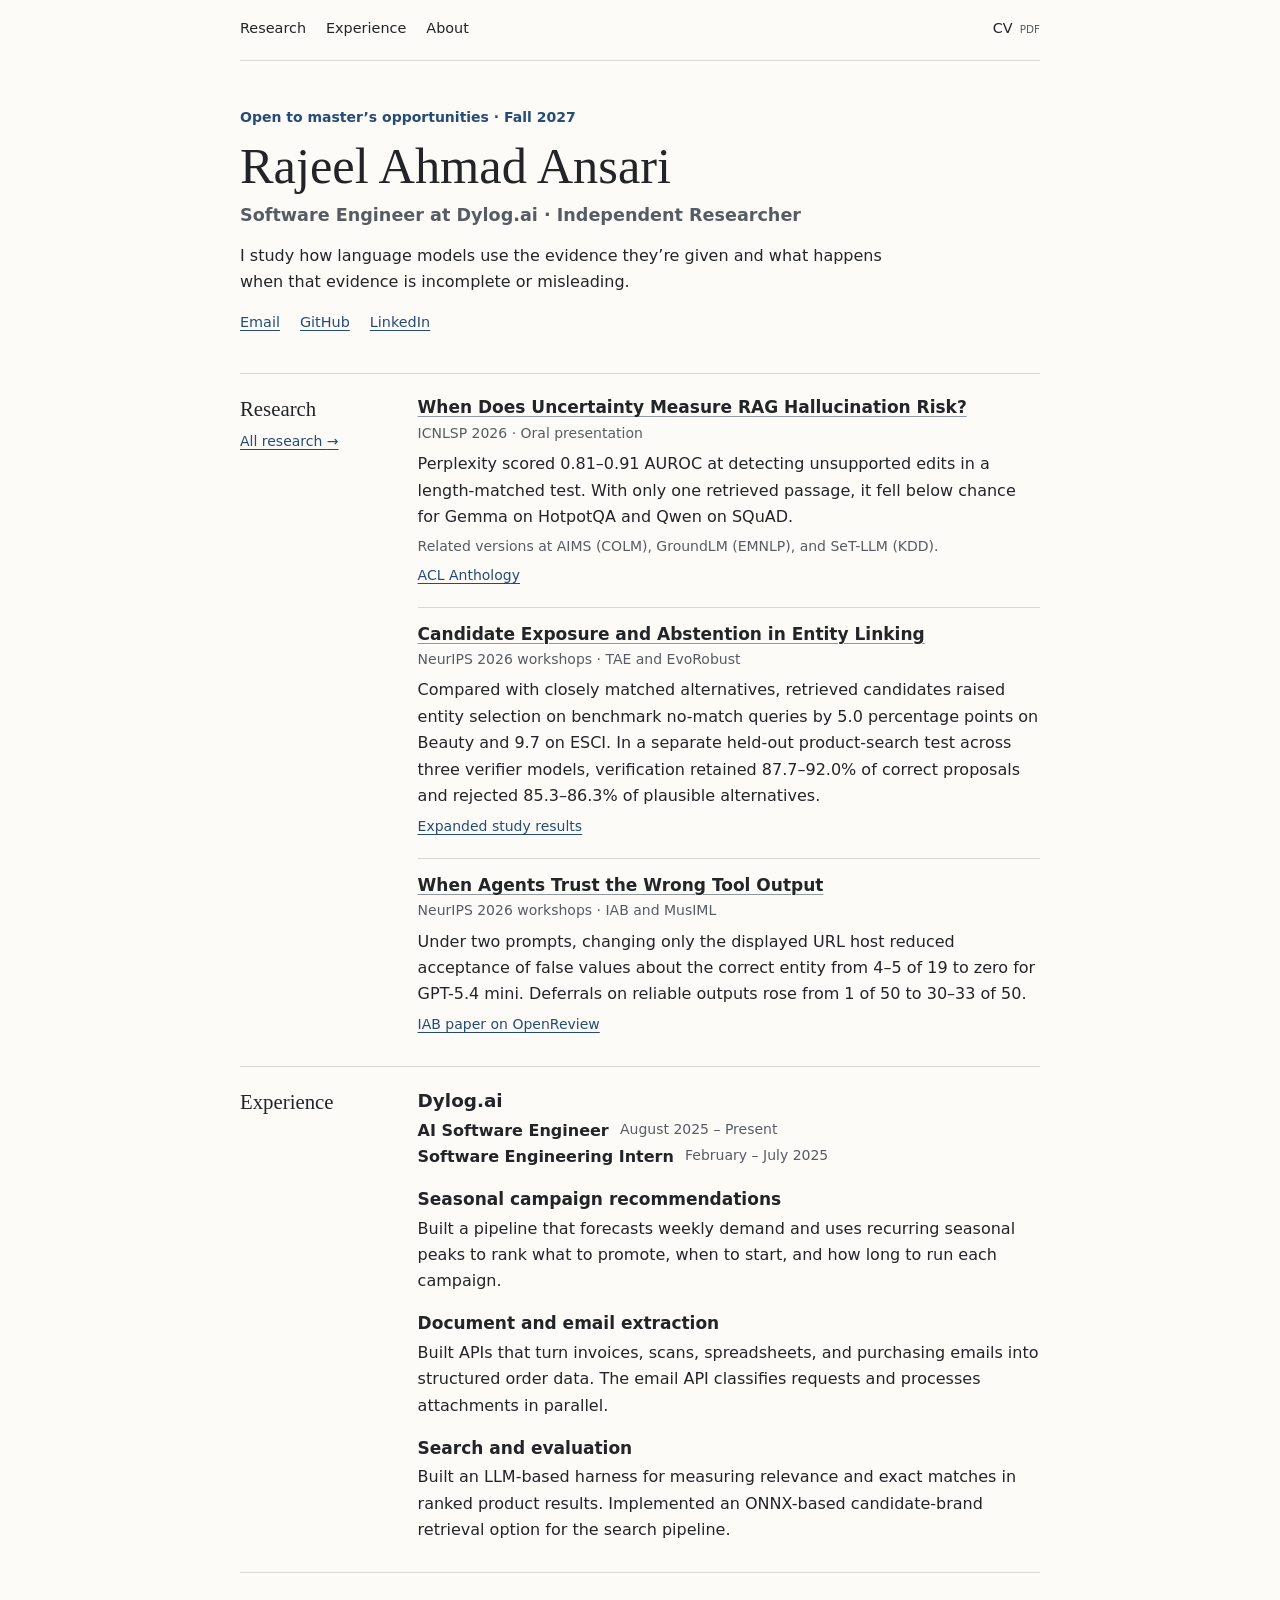
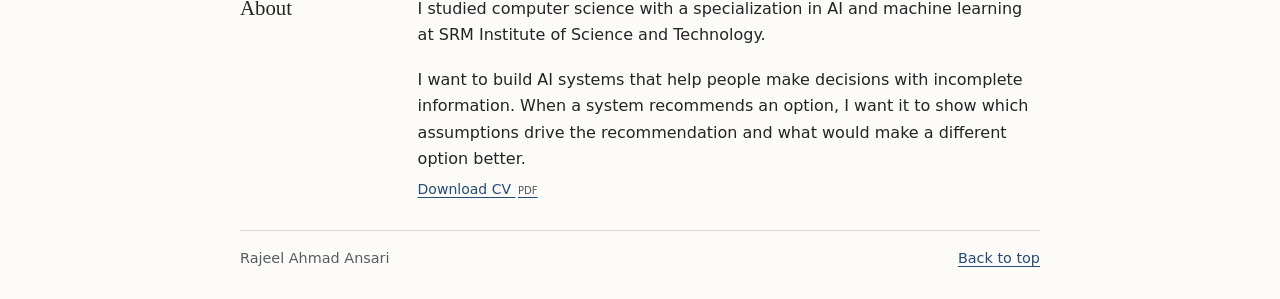
==== index.html @ 578f5406 "Add homepage role and Fall 2027 availability" ====
<!doctype html>
<html lang="en">
<head>
  <meta charset="utf-8">
  <meta name="viewport" content="width=device-width, initial-scale=1">
  <meta name="description" content="Rajeel Ahmad Ansari, software engineer at Dylog.ai. Research on retrieval, language-model evaluation, and tool use.">
  <meta name="theme-color" content="#fcfbf8">
  <title>Rajeel Ahmad Ansari</title>
  <link rel="stylesheet" href="site.css?v=profile-1">
  <meta property="og:type" content="website">
  <meta property="og:title" content="Rajeel Ahmad Ansari">
  <meta property="og:description" content="Software engineering and research in information retrieval, language-model reliability, and applied ML.">
  <meta property="og:url" content="https://rajeeell.github.io/">
  <meta property="og:image" content="https://rajeeell.github.io/portfolio-share.png">
  <meta property="og:image:type" content="image/png">
  <meta property="og:image:width" content="1200">
  <meta property="og:image:height" content="630">
  <meta property="og:image:alt" content="Rajeel Ahmad Ansari, Software Engineer and AI Researcher. Information retrieval, LLM reliability, and applied machine learning.">
  <meta name="twitter:card" content="summary_large_image">
</head>
<body>
  <a class="skip" href="#main">Skip to content</a>
  <header class="site-head home-head" id="top">
    <div class="wrap head-inner">
      <nav class="nav" aria-label="Main navigation">
        <a href="research/">Research</a>
        <a href="#experience">Experience</a>
        <a href="#about">About</a>
        <a href="cv.pdf" class="cv-nav">CV <span class="file-type">PDF</span></a>
      </nav>
    </div>
  </header>

  <main id="main" class="wrap">
    <section class="profile" aria-labelledby="name">
      <p class="profile-status">Open to master’s opportunities · Fall 2027</p>
      <h1 id="name">Rajeel Ahmad Ansari</h1>
      <p class="profile-role">Software Engineer at Dylog.ai · Independent Researcher</p>
      <p class="intro">I study how language models use the evidence they’re given and what happens when that evidence is incomplete or misleading.</p>
      <ul class="profile-links links" aria-label="Contact and profiles">
        <li><a href="mailto:rajeelansari@gmail.com">Email</a></li>
        <li><a href="https://github.com/rajeeell">GitHub</a></li>
        <li><a href="https://www.linkedin.com/in/rajeel-ansari/">LinkedIn</a></li>
      </ul>
    </section>

    <section id="research" class="band" aria-labelledby="research-title">
      <div class="band-heading">
        <h2 id="research-title">Research</h2>
        <a class="source-link" href="research/">All research <span aria-hidden="true">→</span></a>
      </div>
      <div class="entries">
        <article class="study">
          <h3><a href="research/rag-uncertainty/index.html">When Does Uncertainty Measure RAG Hallucination Risk?</a></h3>
          <p class="meta">ICNLSP 2026 · Oral presentation</p>
          <p>Perplexity scored 0.81–0.91 AUROC at detecting unsupported edits in a length-matched test. With only one retrieved passage, it fell below chance for Gemma on HotpotQA and Qwen on SQuAD.</p>
          <p class="related">Related versions at AIMS (COLM), GroundLM (EMNLP), and SeT-LLM (KDD).</p>
          <a class="source-link" href="https://aclanthology.org/2026.icnlsp-1.6/">ACL Anthology</a>
        </article>
        <article class="study">
          <h3><a href="research/candidate-exposure/index.html">Candidate Exposure and Abstention in Entity Linking</a></h3>
          <p class="meta">NeurIPS 2026 workshops · TAE and EvoRobust</p>
          <p>Compared with closely matched alternatives, retrieved candidates raised entity selection on benchmark no-match queries by 5.0 percentage points on Beauty and 9.7 on ESCI. In a separate held-out product-search test across three verifier models, verification retained 87.7–92.0% of correct proposals and rejected 85.3–86.3% of plausible alternatives.</p>
          <a class="source-link" href="research/candidate-exposure/#expanded-study">Expanded study results</a>
        </article>
        <article class="study">
          <h3><a href="research/tool-output-trust/index.html">When Agents Trust the Wrong Tool Output</a></h3>
          <p class="meta">NeurIPS 2026 workshops · IAB and MusIML</p>
          <p>Under two prompts, changing only the displayed URL host reduced acceptance of false values about the correct entity from 4–5 of 19 to zero for GPT-5.4 mini. Deferrals on reliable outputs rose from 1 of 50 to 30–33 of 50.</p>
          <a class="source-link" href="https://openreview.net/forum?id=Noe4aYx9A2">IAB paper on OpenReview</a>
        </article>
      </div>
    </section>

    <section id="experience" class="band" aria-labelledby="experience-title">
      <h2 id="experience-title">Experience</h2>
      <div class="entries">
        <h3 class="company">Dylog.ai</h3>
        <dl class="roles">
          <div><dt>AI Software Engineer</dt><dd>August 2025 – Present</dd></div>
          <div><dt>Software Engineering Intern</dt><dd>February – July 2025</dd></div>
        </dl>
        <article class="work-row">
          <h3>Seasonal campaign recommendations</h3>
          <p>Built a pipeline that forecasts weekly demand and uses recurring seasonal peaks to rank what to promote, when to start, and how long to run each campaign.</p>
        </article>
        <article class="work-row">
          <h3>Document and email extraction</h3>
          <p>Built APIs that turn invoices, scans, spreadsheets, and purchasing emails into structured order data. The email API classifies requests and processes attachments in parallel.</p>
        </article>
        <article class="work-row">
          <h3>Search and evaluation</h3>
          <p>Built an LLM-based harness for measuring relevance and exact matches in ranked product results. Implemented an ONNX-based candidate-brand retrieval option for the search pipeline.</p>
        </article>
      </div>
    </section>

    <section id="about" class="band" aria-labelledby="about-title">
      <h2 id="about-title">About</h2>
      <div class="entries">
        <p>I studied computer science with a specialization in AI and machine learning at SRM Institute of Science and Technology.</p>
        <p>I want to build AI systems that help people make decisions with incomplete information. When a system recommends an option, I want it to show which assumptions drive the recommendation and what would make a different option better.</p>
        <a class="source-link" href="cv.pdf">Download CV <span class="file-type">PDF</span></a>
      </div>
    </section>
  </main>

  <footer class="site-foot">
    <div class="wrap foot-inner"><span>Rajeel Ahmad Ansari</span><a href="#top">Back to top</a></div>
  </footer>
</body>
</html>
---- site.css ----
:root {
  color-scheme: light;
  --paper: #fcfbf8;
  --ink: #222427;
  --muted: #575c63;
  --link: #254b76;
  --rule: #d8d8d1;
  --chart-track: #e5e8ec;
  --display: "Baskervville", Georgia, serif;
  --text: "Source Sans 3", "Segoe UI", system-ui, sans-serif;
}

*, *::before, *::after { box-sizing: border-box; }
body {
  margin: 0;
  background: var(--paper);
  color: var(--ink);
  font: 1rem/1.65 var(--text);
}

h1, h2, h3, p, figure, dl, dd { margin: 0; }
h1, h2, h3 { line-height: 1.2; }
h1, h2 { font-family: var(--display); font-weight: 400; }
h3 { font-size: 1.0625rem; font-weight: 650; }
p + p { margin-top: .75rem; }
strong { font-weight: 650; }

a {
  color: var(--link);
  text-underline-offset: .2em;
  text-decoration-thickness: 1px;
}
a:hover { text-decoration-thickness: 2px; }
a:focus-visible { outline: 2px solid var(--link); outline-offset: 4px; }
[id] { scroll-margin-top: 1.25rem; }

.wrap {
  width: calc(100% - 3rem);
  max-width: 50rem;
  margin-inline: auto;
}

.skip {
  position: fixed;
  z-index: 1;
  top: .75rem;
  left: .75rem;
  padding: .5rem .75rem;
  background: var(--paper);
  transform: translateY(-200%);
}
.skip:focus { transform: none; }

.head-inner, .foot-inner {
  display: flex;
  align-items: baseline;
  justify-content: space-between;
  gap: .65rem 2rem;
  flex-wrap: wrap;
}
.head-inner {
  min-height: 3.8rem;
  padding-block: 1.05rem .9rem;
  border-bottom: 1px solid var(--rule);
}

.nav, .links, .about-links, .paper-actions, .article-end {
  display: flex;
  flex-wrap: wrap;
  gap: .35rem 1.25rem;
}
.nav, .wordmark, .site-foot, .links, .about-links { font-size: .9rem; }
.nav a, .wordmark {
  color: var(--ink);
  text-decoration: none;
}
.nav a:hover, .nav a[aria-current], .wordmark:hover { text-decoration: underline; }
.home-head .nav { flex: 1; }
.home-head .cv-nav { margin-left: auto; }
.wordmark { font-weight: 650; }
.file-type { margin-left: .25em; color: var(--muted); font-size: .72em; }

.profile { padding-block: 2.8rem 2.4rem; }
.profile-status { margin-bottom: .45rem; color: var(--link); font-size: .875rem; font-weight: 600; }
.profile h1 { font-size: clamp(2.1rem, 6vw, 3.15rem); }
.profile-role { margin-top: .3rem; color: var(--muted); font-size: 1.1rem; font-weight: 600; }
.intro { max-width: 41rem; margin-top: .8rem; }
.profile-links {
  list-style: none;
  margin: .95rem 0 0;
  padding: 0;
}

.band {
  display: grid;
  grid-template-columns: 9.75rem minmax(0, 1fr);
  gap: .75rem 1.35rem;
  padding-block: 1.45rem 1.75rem;
  border-top: 1px solid var(--rule);
}
.band > h2, .band-heading h2 { font-size: 1.3rem; }
.band-heading .source-link { margin-top: .5rem; }
.entries > * + * { margin-top: 1.15rem; }
.study + .study {
  padding-top: 1rem;
  border-top: 1px solid var(--rule);
}

.study h3 a, .publication h3 a {
  color: var(--ink);
  text-decoration-color: #8f989e;
}
.study h3 a:hover, .publication h3 a:hover { color: var(--link); }
.study h3 + .meta, .publication h3 + .meta { margin-top: .25rem; }
.meta, .related, .credit, figcaption { color: var(--muted); }
.meta, .related, .source-link, .roles dd, .credit, figcaption { font-size: .875rem; }
.study .meta + p, .publication .meta + p, .work-row h3 + p { margin-top: .4rem; }
.study p + .related { margin-top: .3rem; }
.source-link { display: inline-block; margin-top: .35rem; }

.company { font-size: 1.15rem; }
.roles { margin-top: .35rem; }
.roles div { display: flex; flex-wrap: wrap; gap: 0 .7rem; }
.roles dt { font-weight: 600; }
.roles dd { color: var(--muted); }

.foot-inner {
  padding-block: .95rem 1.8rem;
  color: var(--muted);
  border-top: 1px solid var(--rule);
}

.article-top {
  padding-block: 1.85rem 1.55rem;
  border-bottom: 1px solid var(--rule);
}
.crumb { font-size: .875rem; }
.article-top h1 { margin-top: .75rem; font-size: clamp(1.95rem, 5.2vw, 2.9rem); }
.standfirst { max-width: 42rem; margin-top: .65rem; }
.credit, .paper-actions { margin-top: .6rem; }

.article-body {
  display: grid;
  grid-template-columns: minmax(0, 1.4fr) minmax(0, 1fr);
  gap: 1.5rem 2.5rem;
  padding-block: 1.65rem;
}
.prose h2, .folio h2 { font-size: 1.35rem; }
.prose h2 + p { margin-top: .5rem; }
.prose section + section { margin-top: 1.5rem; }
.article-aside { min-width: 0; }
.article-aside > * + * { margin-top: 1.05rem; }
.article-aside > .publication { padding-top: .85rem; border-top: 1px solid var(--rule); }
.article-aside .publication p { color: var(--muted); font-size: .9rem; margin-top: .25rem; }
.quiet-link { font-size: .875rem; }

.eyebrow { margin-bottom: .15rem; color: var(--muted); font-size: .85rem; }
.folio figcaption { margin-top: .6rem; }
.chart { margin-top: .7rem; }
.chart-row {
  display: grid;
  grid-template-columns: 1fr auto;
  gap: .2rem .5rem;
  font-size: .875rem;
}
.chart-row + .chart-row { margin-top: .6rem; }
.chart-axis { display: flex; justify-content: space-between; margin-top: .15rem; color: var(--muted); font-size: .72rem; }
.test-value, .figure-table { font-variant-numeric: tabular-nums; }
.track { grid-column: 1 / -1; height: .3rem; position: relative; background: var(--chart-track); }
.track::after { position: absolute; content: ""; inset: 0 auto 0 50%; border-left: 1px solid var(--muted); }
.bar { display: block; width: var(--value); height: 100%; background: var(--link); }

.figure-table {
  width: 100%;
  margin-top: .5rem;
  border-collapse: collapse;
  font-size: .85rem;
}
.figure-table th, .figure-table td { padding: .4rem .4rem .4rem 0; text-align: left; vertical-align: top; border-bottom: 1px solid var(--rule); }
.figure-table th:last-child, .figure-table td:last-child { padding-right: 0; }
.figure-table td:not(:first-child) { white-space: nowrap; }

.article-end {
  justify-content: space-between;
  padding-block: .9rem;
  border-top: 1px solid var(--rule);
  font-size: .875rem;
}

.research-index { padding-bottom: 2.3rem; }
.research-index .article-top h1 { margin-top: 0; }
.research-item {
  display: grid;
  grid-template-columns: clamp(10rem, 28%, 13.5rem) minmax(0, 1fr);
  grid-template-areas: "figure details";
  align-items: start;
  gap: 1rem clamp(1.25rem, 4vw, 2rem);
  padding-block: 1.75rem;
}
.research-item + .research-item { border-top: 1px solid var(--rule); }
.research-details { grid-area: details; }
.research-item h2 { max-width: 40rem; font-size: clamp(1.4rem, 3.4vw, 1.85rem); }
.research-item h2 a { color: var(--ink); text-decoration-color: #8f989e; }
.research-item h2 a:hover { color: var(--link); }
.research-item .credit { margin-top: .45rem; }
.research-item .credit + .credit { margin-top: .15rem; }
.research-authors { color: var(--ink); font-weight: 650; }
.research-venue { color: var(--link); font-weight: 600; }
.research-item .standfirst { margin-top: .65rem; }
.research-item .paper-actions { font-size: .875rem; }
.research-figure { grid-area: figure; width: 100%; max-width: 13.5rem; }
.research-figure a {
  display: block;
  aspect-ratio: 3 / 2;
  padding: .35rem;
  border: 1px solid var(--rule);
  background: #fff;
  cursor: zoom-in;
}
.research-figure img { display: block; width: 100%; height: 100%; object-fit: contain; }
.research-figure figcaption { margin-top: .4rem; line-height: 1.4; }

@media (max-width: 42rem) {
  .article-body { grid-template-columns: minmax(0, 1fr); }
  .article-aside { padding-top: 1.15rem; border-top: 1px solid var(--rule); }
}
@media (max-width: 36rem) {
  .wrap { width: calc(100% - 2rem); }
  .nav { gap: .35rem .95rem; }
  .profile { padding-block: 1.85rem 1.5rem; }
  .band { grid-template-columns: minmax(0, 1fr); padding-block: 1.15rem 1.4rem; }
  .band-heading { display: flex; align-items: baseline; justify-content: space-between; gap: .5rem; }
  .band-heading .source-link { margin-top: 0; }
  .research-item { grid-template-columns: minmax(0, 1fr); grid-template-areas: "details" "figure"; }
}
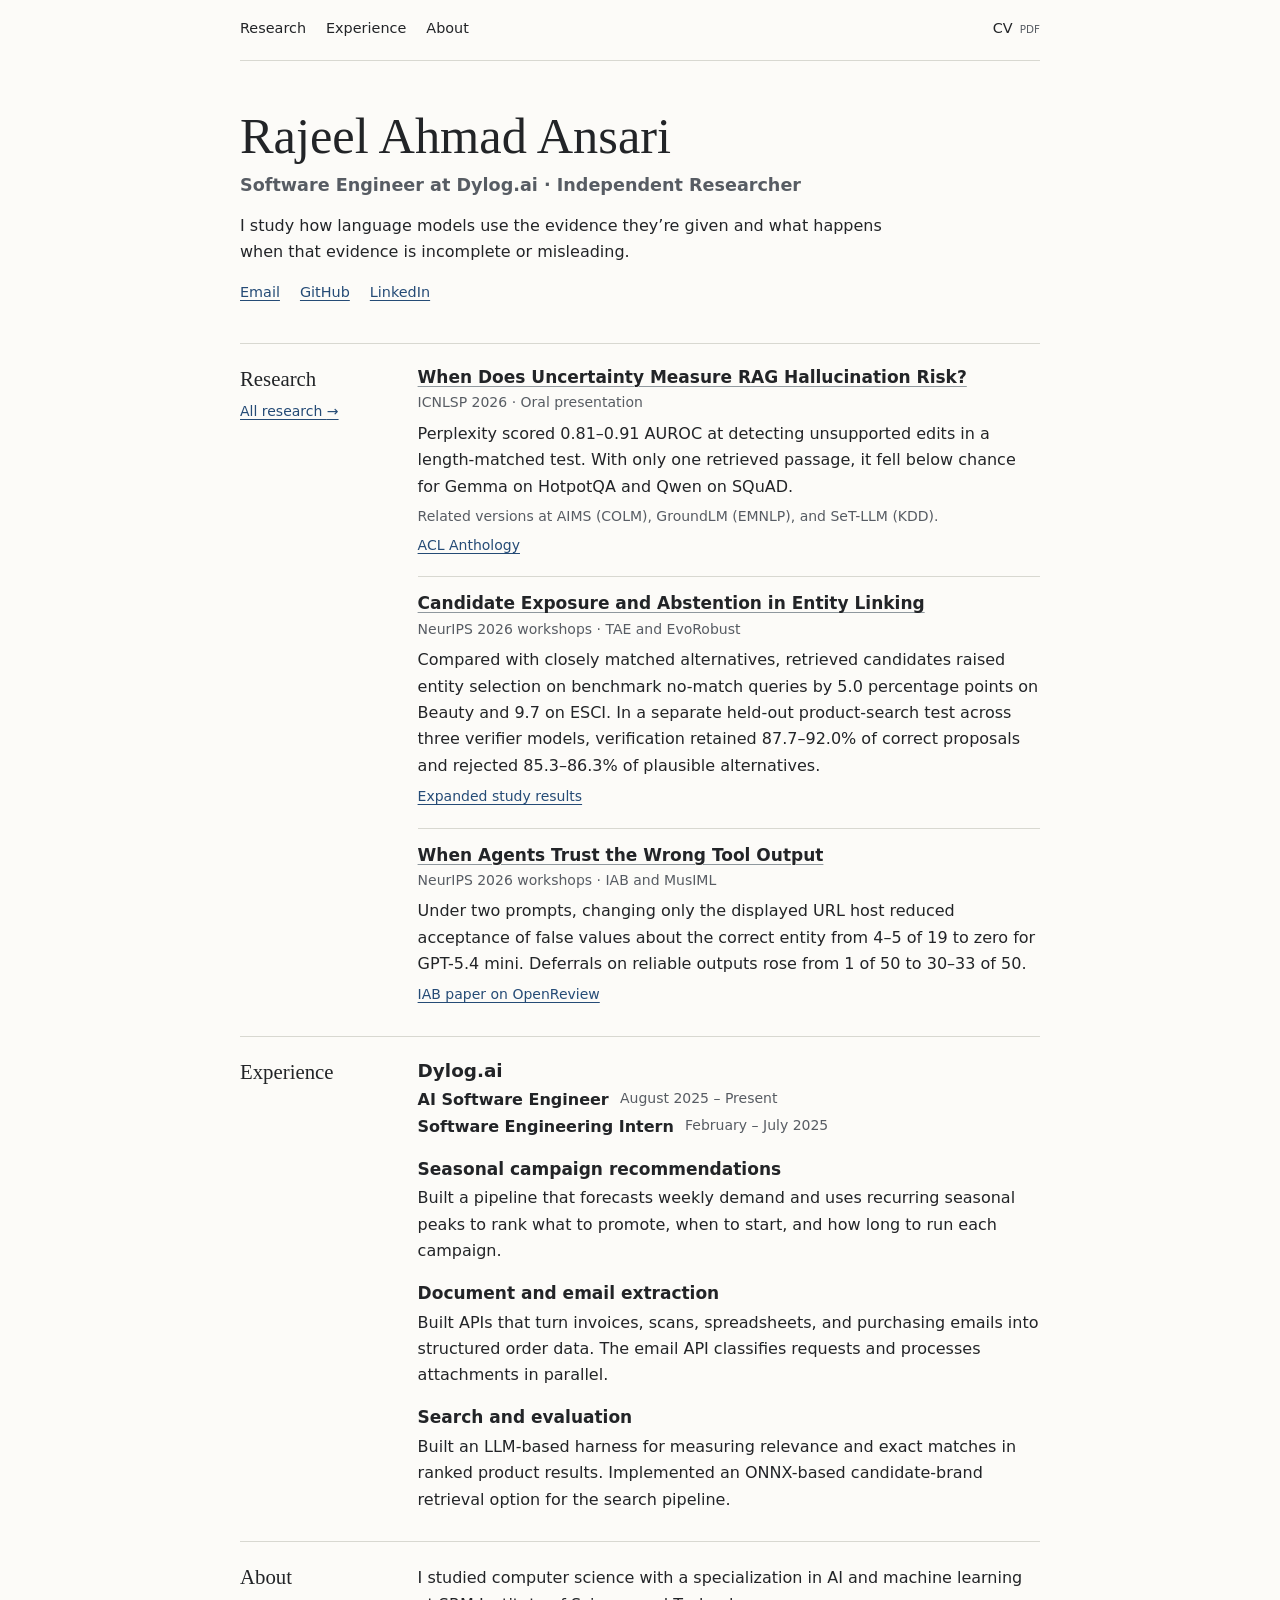
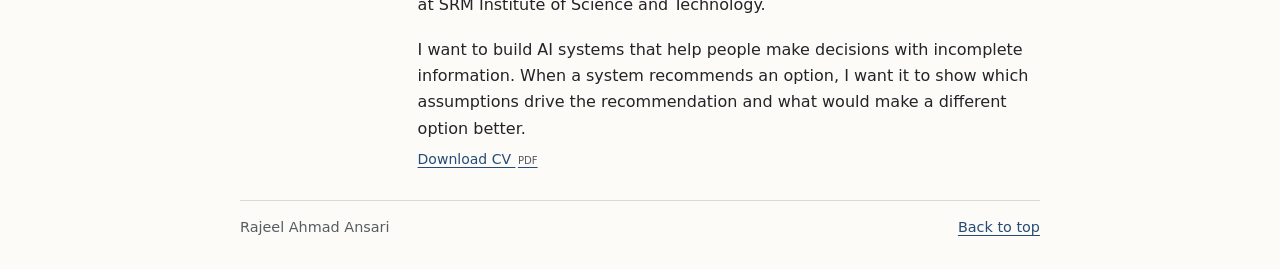
==== commit 051d666a: "Remove graduate availability line from homepage" ====
--- a/index.html
+++ b/index.html
@@ -6,7 +6,7 @@
   <meta name="description" content="Rajeel Ahmad Ansari, software engineer at Dylog.ai. Research on retrieval, language-model evaluation, and tool use.">
   <meta name="theme-color" content="#fcfbf8">
   <title>Rajeel Ahmad Ansari</title>
-  <link rel="stylesheet" href="site.css?v=profile-1">
+  <link rel="stylesheet" href="site.css?v=profile-2">
   <meta property="og:type" content="website">
   <meta property="og:title" content="Rajeel Ahmad Ansari">
   <meta property="og:description" content="Software engineering and research in information retrieval, language-model reliability, and applied ML.">
@@ -33,7 +33,6 @@
 
   <main id="main" class="wrap">
     <section class="profile" aria-labelledby="name">
-      <p class="profile-status">Open to master’s opportunities · Fall 2027</p>
       <h1 id="name">Rajeel Ahmad Ansari</h1>
       <p class="profile-role">Software Engineer at Dylog.ai · Independent Researcher</p>
       <p class="intro">I study how language models use the evidence they’re given and what happens when that evidence is incomplete or misleading.</p>
--- a/site.css
+++ b/site.css
@@ -81,7 +81,6 @@
 .file-type { margin-left: .25em; color: var(--muted); font-size: .72em; }
 
 .profile { padding-block: 2.8rem 2.4rem; }
-.profile-status { margin-bottom: .45rem; color: var(--link); font-size: .875rem; font-weight: 600; }
 .profile h1 { font-size: clamp(2.1rem, 6vw, 3.15rem); }
 .profile-role { margin-top: .3rem; color: var(--muted); font-size: 1.1rem; font-weight: 600; }
 .intro { max-width: 41rem; margin-top: .8rem; }
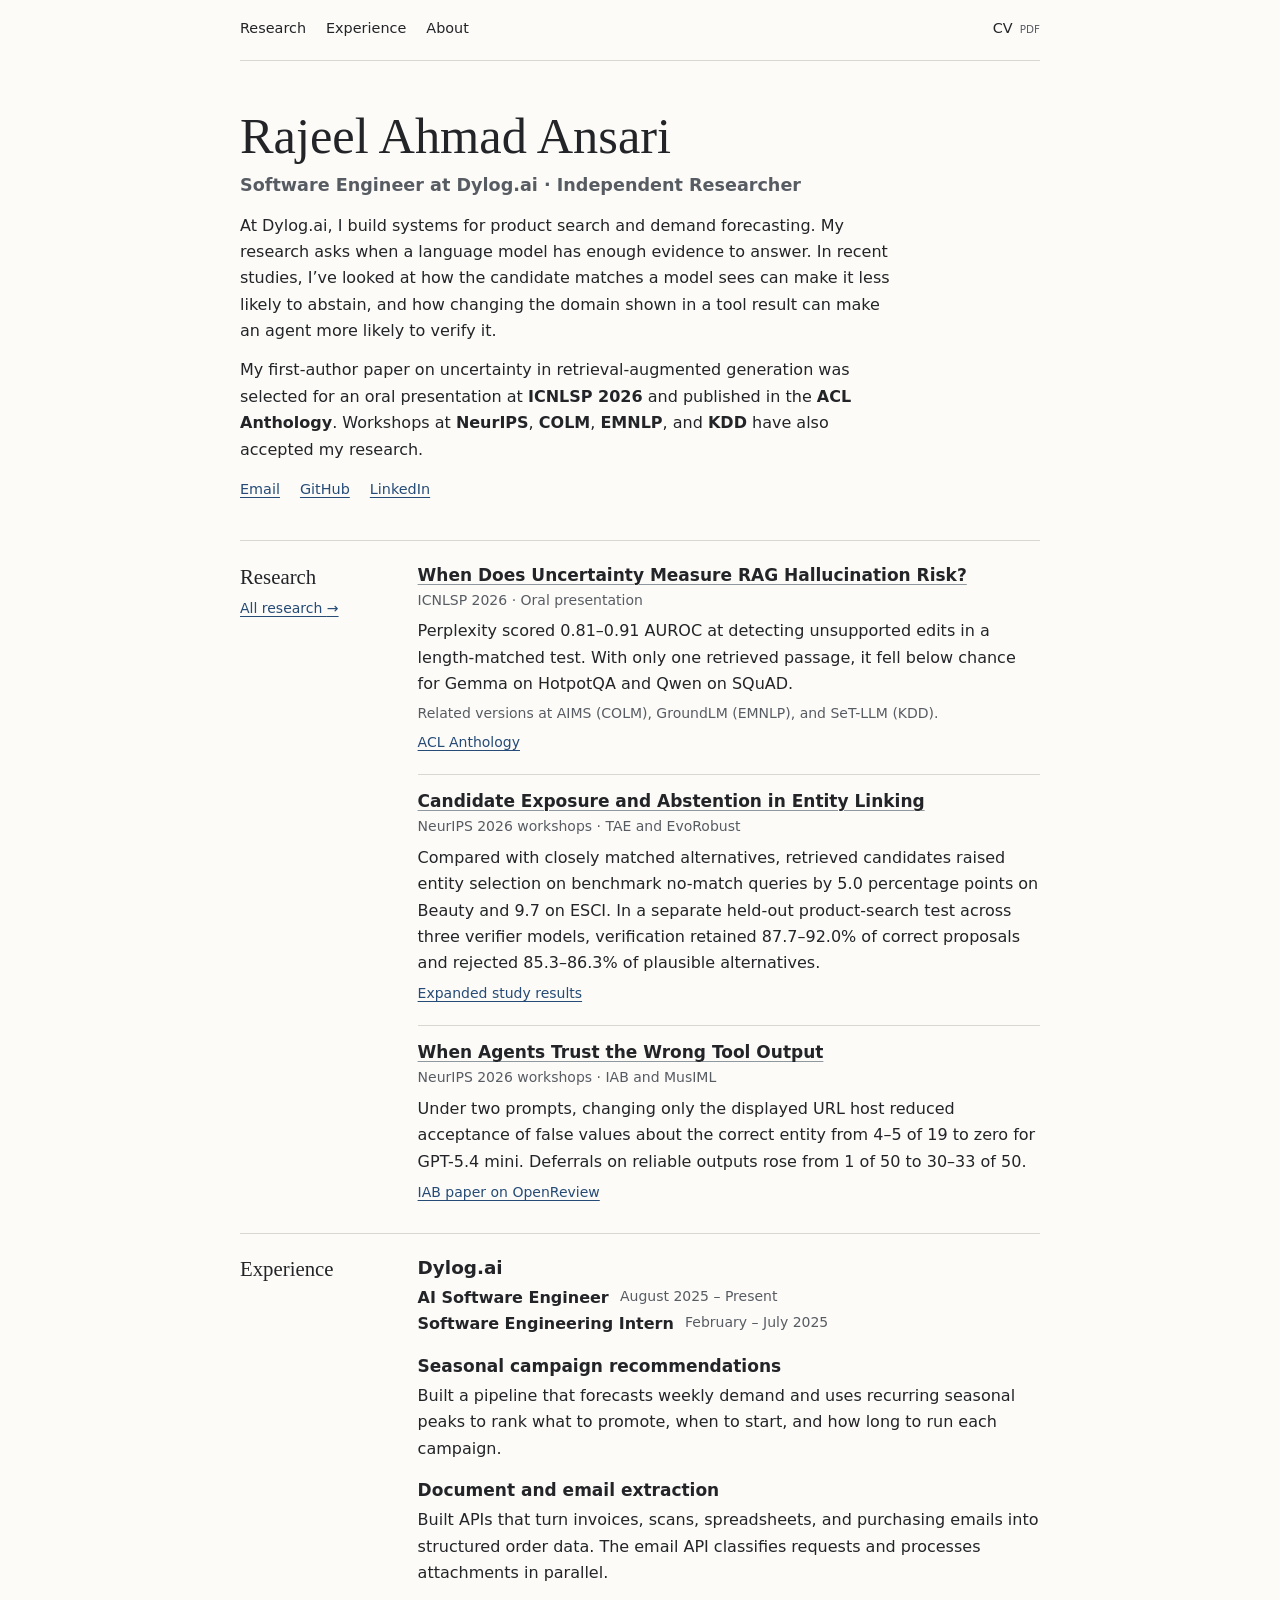
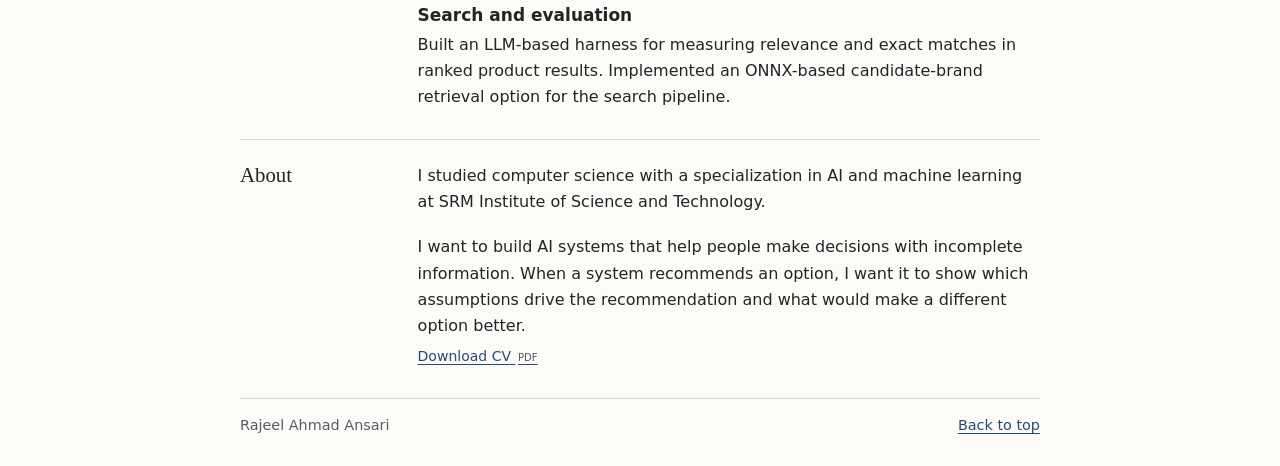
==== commit f5820402: "Expand homepage introduction with work and research" ====
--- a/index.html
+++ b/index.html
@@ -35,7 +35,8 @@
     <section class="profile" aria-labelledby="name">
       <h1 id="name">Rajeel Ahmad Ansari</h1>
       <p class="profile-role">Software Engineer at Dylog.ai · Independent Researcher</p>
-      <p class="intro">I study how language models use the evidence they’re given and what happens when that evidence is incomplete or misleading.</p>
+      <p class="intro">At Dylog.ai, I build systems for product search and demand forecasting. My research asks when a language model has enough evidence to answer. In recent studies, I’ve looked at how the candidate matches a model sees can make it less likely to abstain, and how changing the domain shown in a tool result can make an agent more likely to verify it.</p>
+      <p class="intro">My first-author paper on uncertainty in retrieval-augmented generation was selected for an oral presentation at <strong>ICNLSP 2026</strong> and published in the <strong>ACL Anthology</strong>. Workshops at <strong>NeurIPS</strong>, <strong>COLM</strong>, <strong>EMNLP</strong>, and <strong>KDD</strong> have also accepted my research.</p>
       <ul class="profile-links links" aria-label="Contact and profiles">
         <li><a href="mailto:rajeelansari@gmail.com">Email</a></li>
         <li><a href="https://github.com/rajeeell">GitHub</a></li>
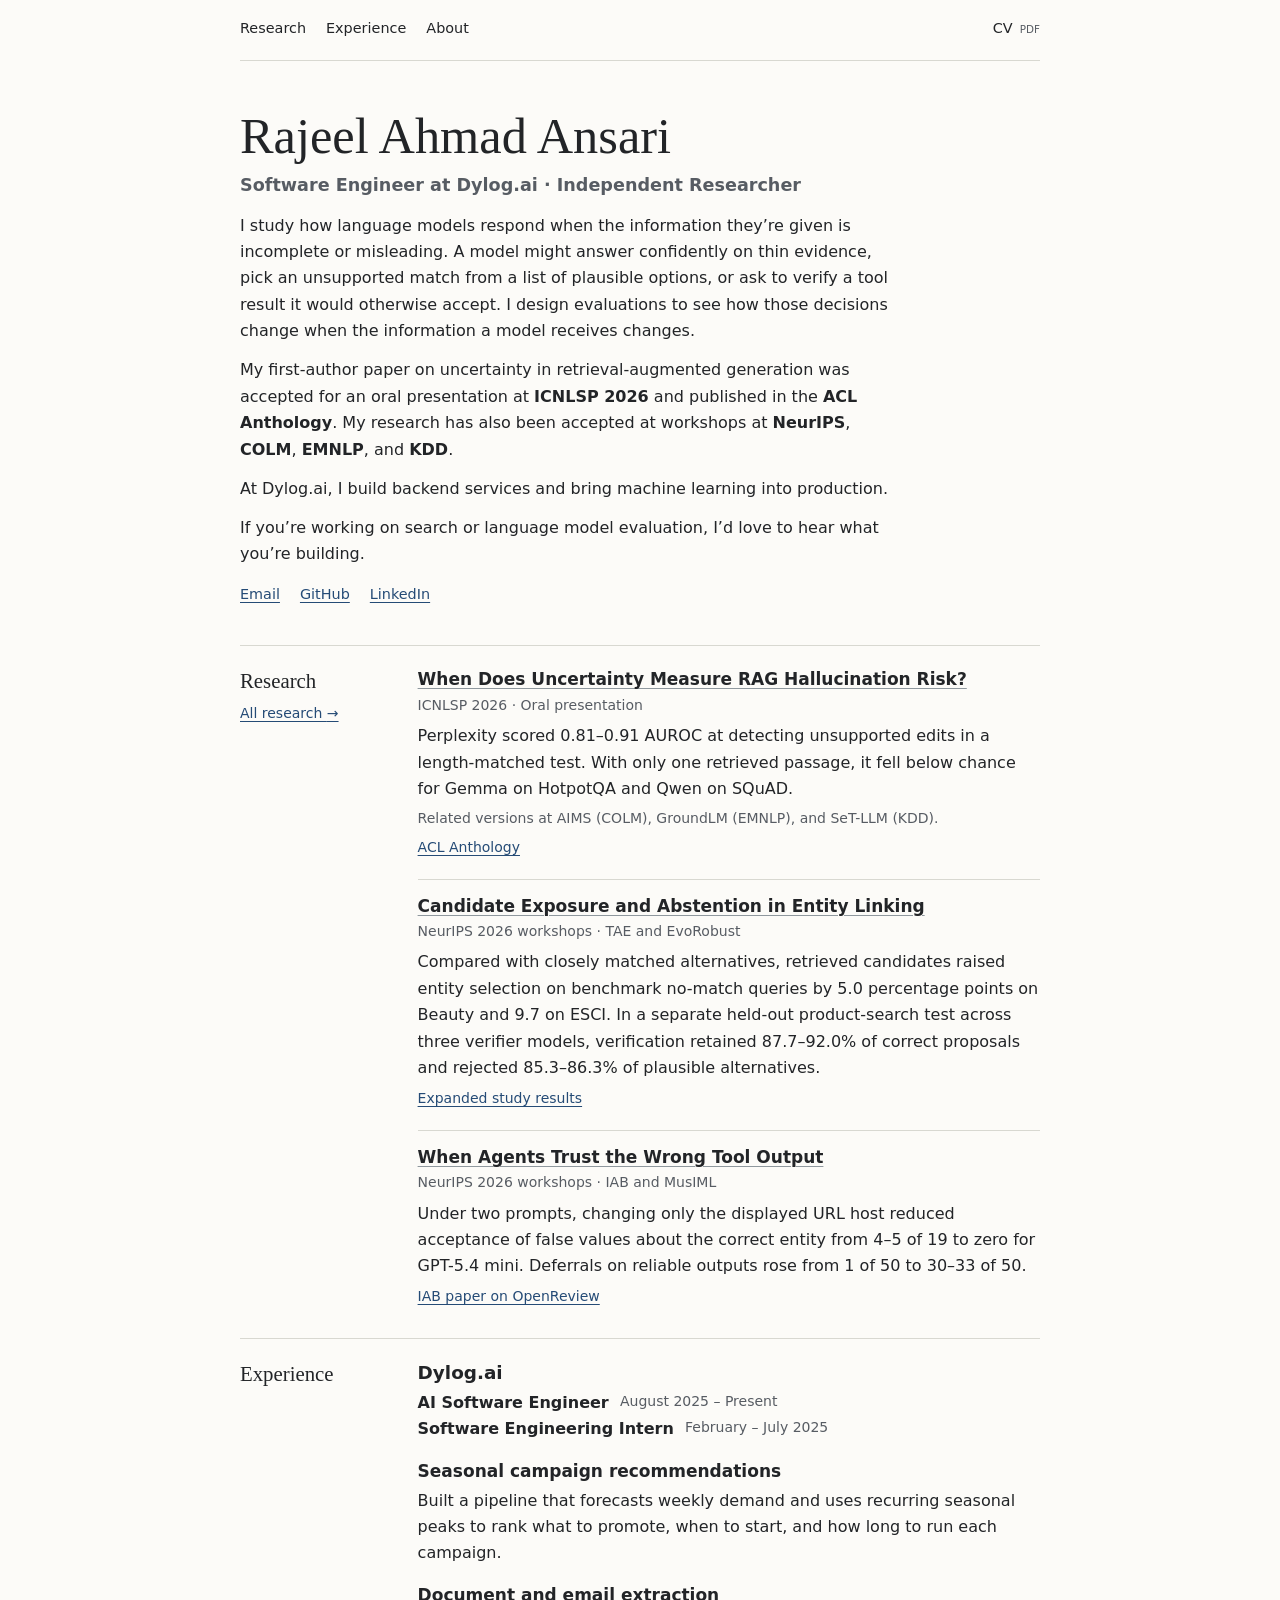
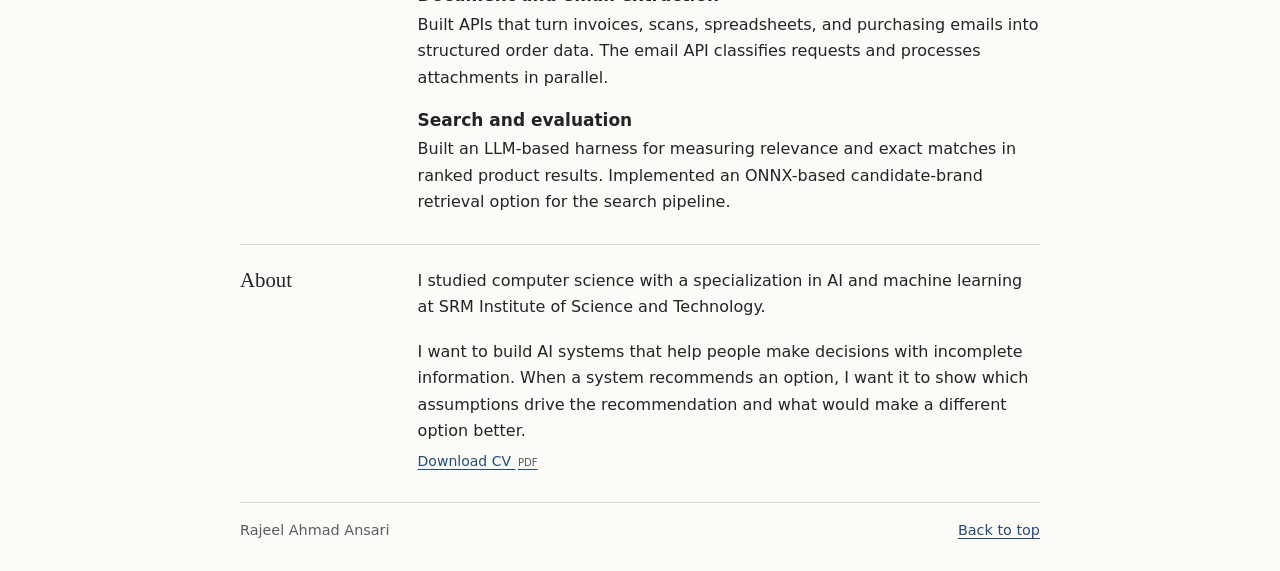
==== commit e41b9e7c: "Update homepage introduction" ====
--- a/index.html
+++ b/index.html
@@ -35,8 +35,10 @@
     <section class="profile" aria-labelledby="name">
       <h1 id="name">Rajeel Ahmad Ansari</h1>
       <p class="profile-role">Software Engineer at Dylog.ai · Independent Researcher</p>
-      <p class="intro">At Dylog.ai, I build systems for product search and demand forecasting. My research asks when a language model has enough evidence to answer. In recent studies, I’ve looked at how the candidate matches a model sees can make it less likely to abstain, and how changing the domain shown in a tool result can make an agent more likely to verify it.</p>
-      <p class="intro">My first-author paper on uncertainty in retrieval-augmented generation was selected for an oral presentation at <strong>ICNLSP 2026</strong> and published in the <strong>ACL Anthology</strong>. Workshops at <strong>NeurIPS</strong>, <strong>COLM</strong>, <strong>EMNLP</strong>, and <strong>KDD</strong> have also accepted my research.</p>
+      <p class="intro">I study how language models respond when the information they’re given is incomplete or misleading. A model might answer confidently on thin evidence, pick an unsupported match from a list of plausible options, or ask to verify a tool result it would otherwise accept. I design evaluations to see how those decisions change when the information a model receives changes.</p>
+      <p class="intro">My first-author paper on uncertainty in retrieval-augmented generation was accepted for an oral presentation at <strong>ICNLSP 2026</strong> and published in the <strong>ACL Anthology</strong>. My research has also been accepted at workshops at <strong>NeurIPS</strong>, <strong>COLM</strong>, <strong>EMNLP</strong>, and <strong>KDD</strong>.</p>
+      <p class="intro">At Dylog.ai, I build backend services and bring machine learning into production.</p>
+      <p class="intro">If you’re working on search or language model evaluation, I’d love to hear what you’re building.</p>
       <ul class="profile-links links" aria-label="Contact and profiles">
         <li><a href="mailto:rajeelansari@gmail.com">Email</a></li>
         <li><a href="https://github.com/rajeeell">GitHub</a></li>
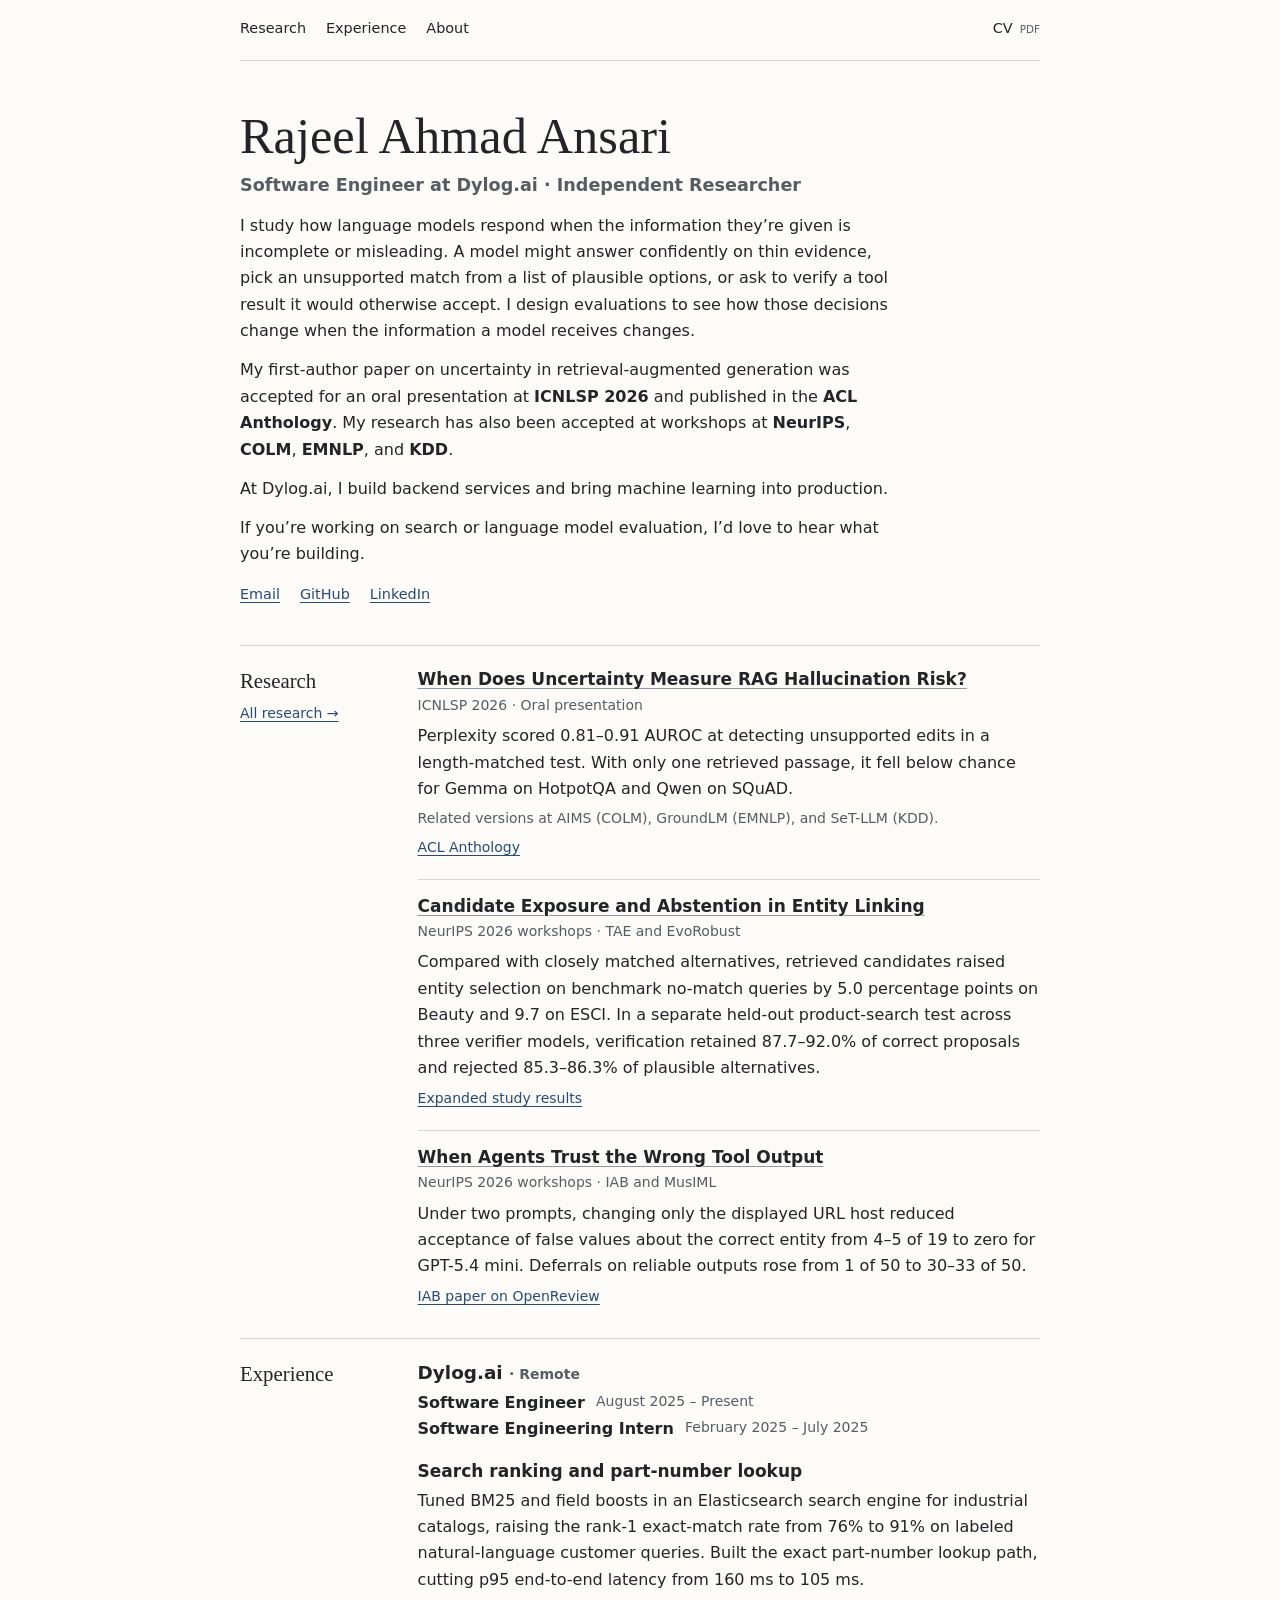
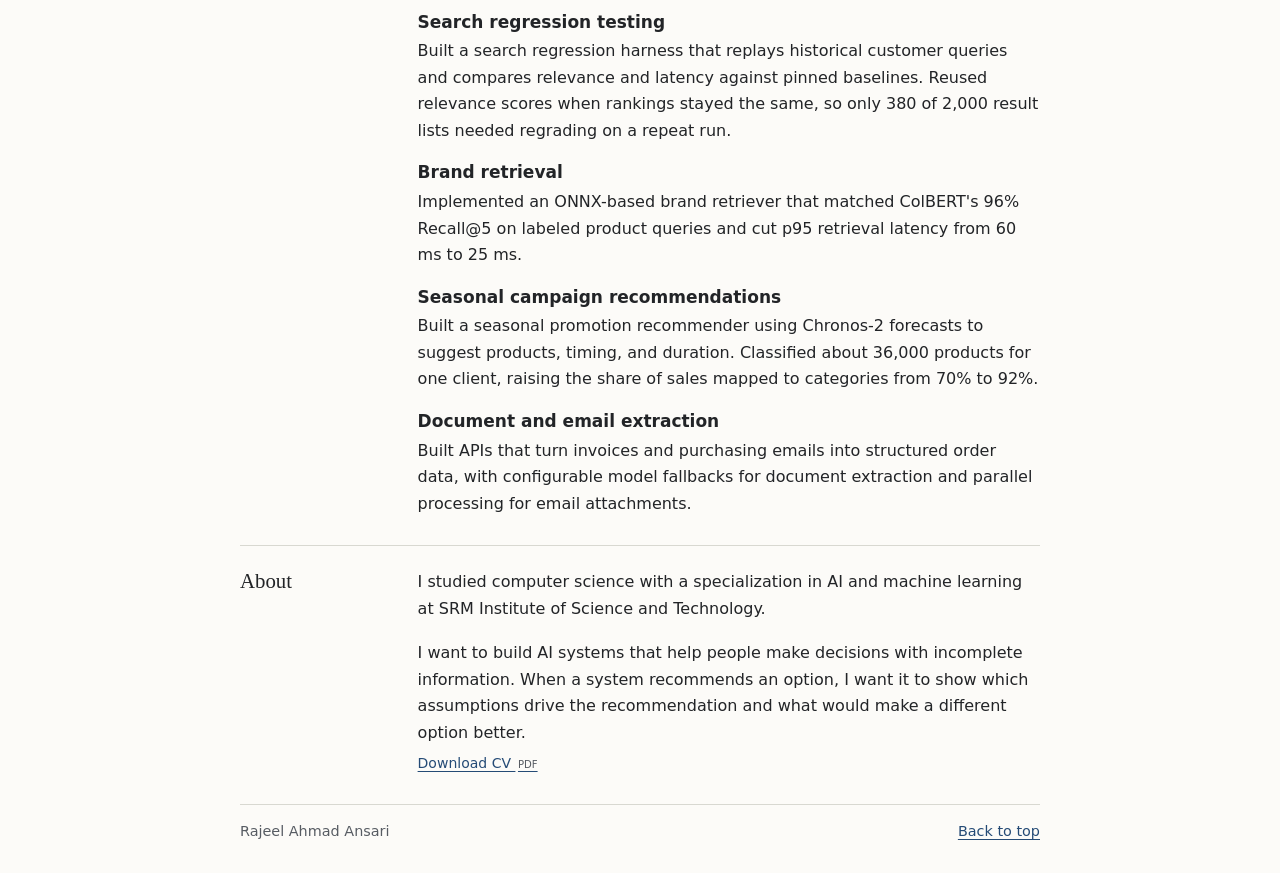
==== commit 513c6618: "Align portfolio experience with the application CV" ====
--- a/index.html
+++ b/index.html
@@ -77,22 +77,30 @@
     <section id="experience" class="band" aria-labelledby="experience-title">
       <h2 id="experience-title">Experience</h2>
       <div class="entries">
-        <h3 class="company">Dylog.ai</h3>
+        <h3 class="company">Dylog.ai <span class="meta">· Remote</span></h3>
         <dl class="roles">
-          <div><dt>AI Software Engineer</dt><dd>August 2025 – Present</dd></div>
-          <div><dt>Software Engineering Intern</dt><dd>February – July 2025</dd></div>
+          <div><dt>Software Engineer</dt><dd>August 2025 – Present</dd></div>
+          <div><dt>Software Engineering Intern</dt><dd>February 2025 – July 2025</dd></div>
         </dl>
         <article class="work-row">
+          <h3>Search ranking and part-number lookup</h3>
+          <p>Tuned BM25 and field boosts in an Elasticsearch search engine for industrial catalogs, raising the rank-1 exact-match rate from 76% to 91% on labeled natural-language customer queries. Built the exact part-number lookup path, cutting p95 end-to-end latency from 160 ms to 105 ms.</p>
+        </article>
+        <article class="work-row">
+          <h3>Search regression testing</h3>
+          <p>Built a search regression harness that replays historical customer queries and compares relevance and latency against pinned baselines. Reused relevance scores when rankings stayed the same, so only 380 of 2,000 result lists needed regrading on a repeat run.</p>
+        </article>
+        <article class="work-row">
+          <h3>Brand retrieval</h3>
+          <p>Implemented an ONNX-based brand retriever that matched ColBERT's 96% Recall@5 on labeled product queries and cut p95 retrieval latency from 60 ms to 25 ms.</p>
+        </article>
+        <article class="work-row">
           <h3>Seasonal campaign recommendations</h3>
-          <p>Built a pipeline that forecasts weekly demand and uses recurring seasonal peaks to rank what to promote, when to start, and how long to run each campaign.</p>
+          <p>Built a seasonal promotion recommender using Chronos-2 forecasts to suggest products, timing, and duration. Classified about 36,000 products for one client, raising the share of sales mapped to categories from 70% to 92%.</p>
         </article>
         <article class="work-row">
           <h3>Document and email extraction</h3>
-          <p>Built APIs that turn invoices, scans, spreadsheets, and purchasing emails into structured order data. The email API classifies requests and processes attachments in parallel.</p>
-        </article>
-        <article class="work-row">
-          <h3>Search and evaluation</h3>
-          <p>Built an LLM-based harness for measuring relevance and exact matches in ranked product results. Implemented an ONNX-based candidate-brand retrieval option for the search pipeline.</p>
+          <p>Built APIs that turn invoices and purchasing emails into structured order data, with configurable model fallbacks for document extraction and parallel processing for email attachments.</p>
         </article>
       </div>
     </section>
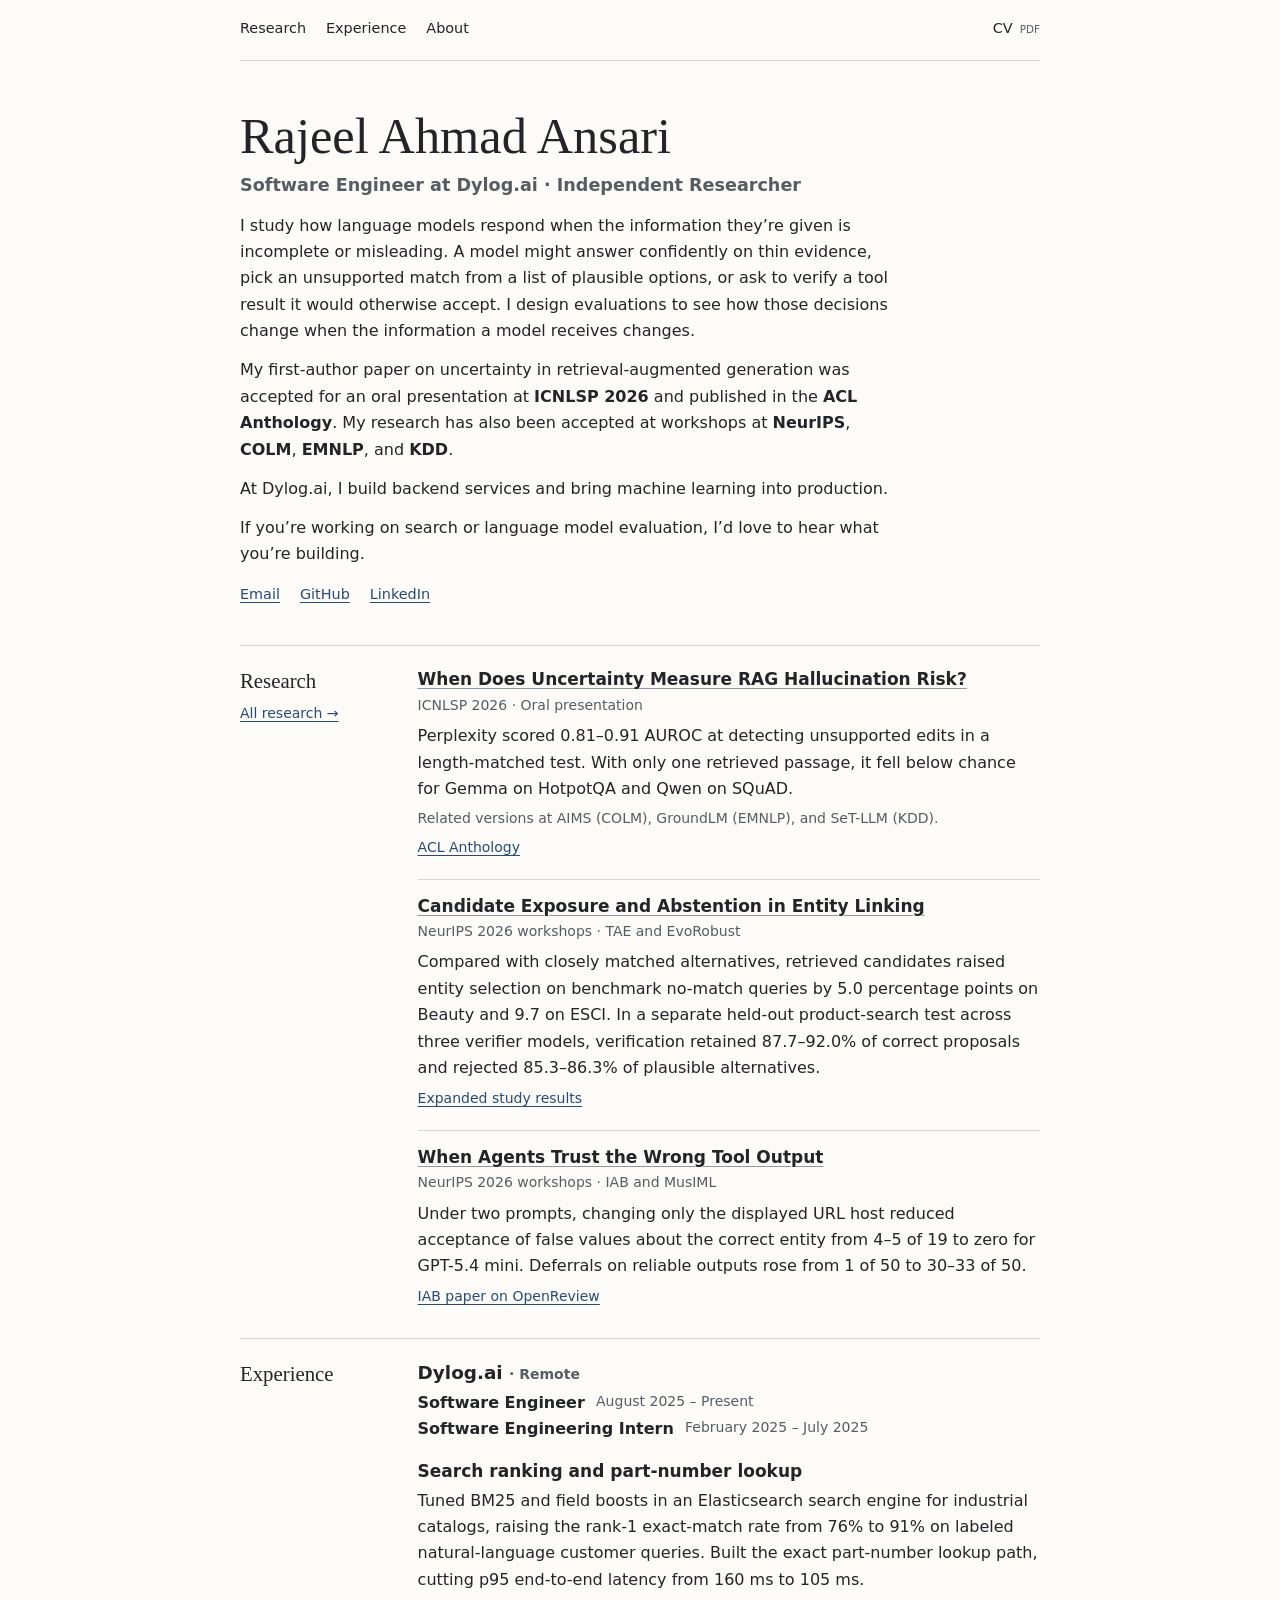
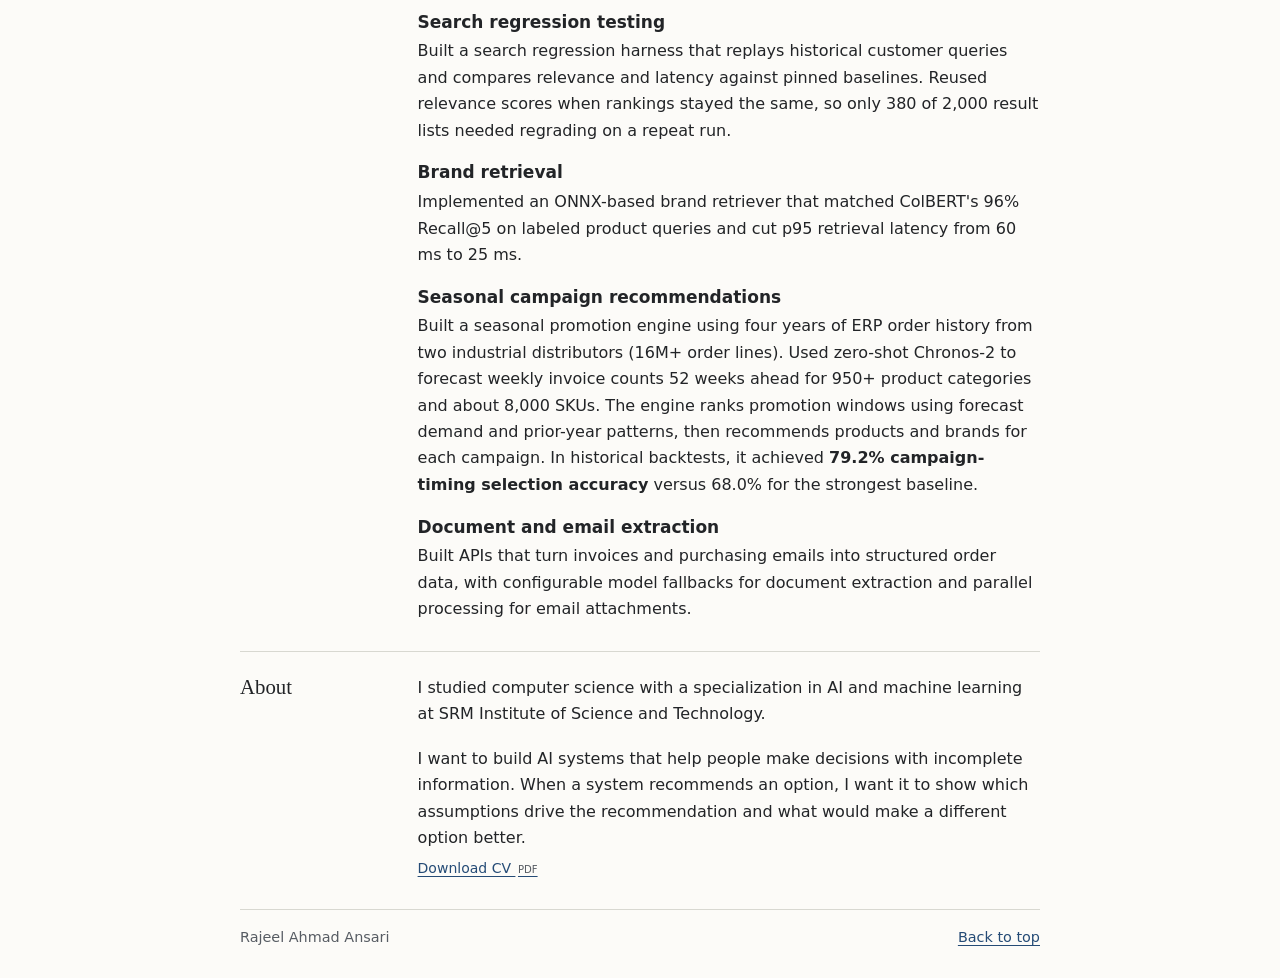
==== commit 07b413ed: "Update seasonal promotion work on portfolio and CV" ====
--- a/index.html
+++ b/index.html
@@ -96,7 +96,7 @@
         </article>
         <article class="work-row">
           <h3>Seasonal campaign recommendations</h3>
-          <p>Built a seasonal promotion recommender using Chronos-2 forecasts to suggest products, timing, and duration. Classified about 36,000 products for one client, raising the share of sales mapped to categories from 70% to 92%.</p>
+          <p>Built a seasonal promotion engine using four years of ERP order history from two industrial distributors (16M+ order lines). Used zero-shot Chronos-2 to forecast weekly invoice counts 52 weeks ahead for 950+ product categories and about 8,000 SKUs. The engine ranks promotion windows using forecast demand and prior-year patterns, then recommends products and brands for each campaign. In historical backtests, it achieved <strong>79.2% campaign-timing selection accuracy</strong> versus 68.0% for the strongest baseline.</p>
         </article>
         <article class="work-row">
           <h3>Document and email extraction</h3>
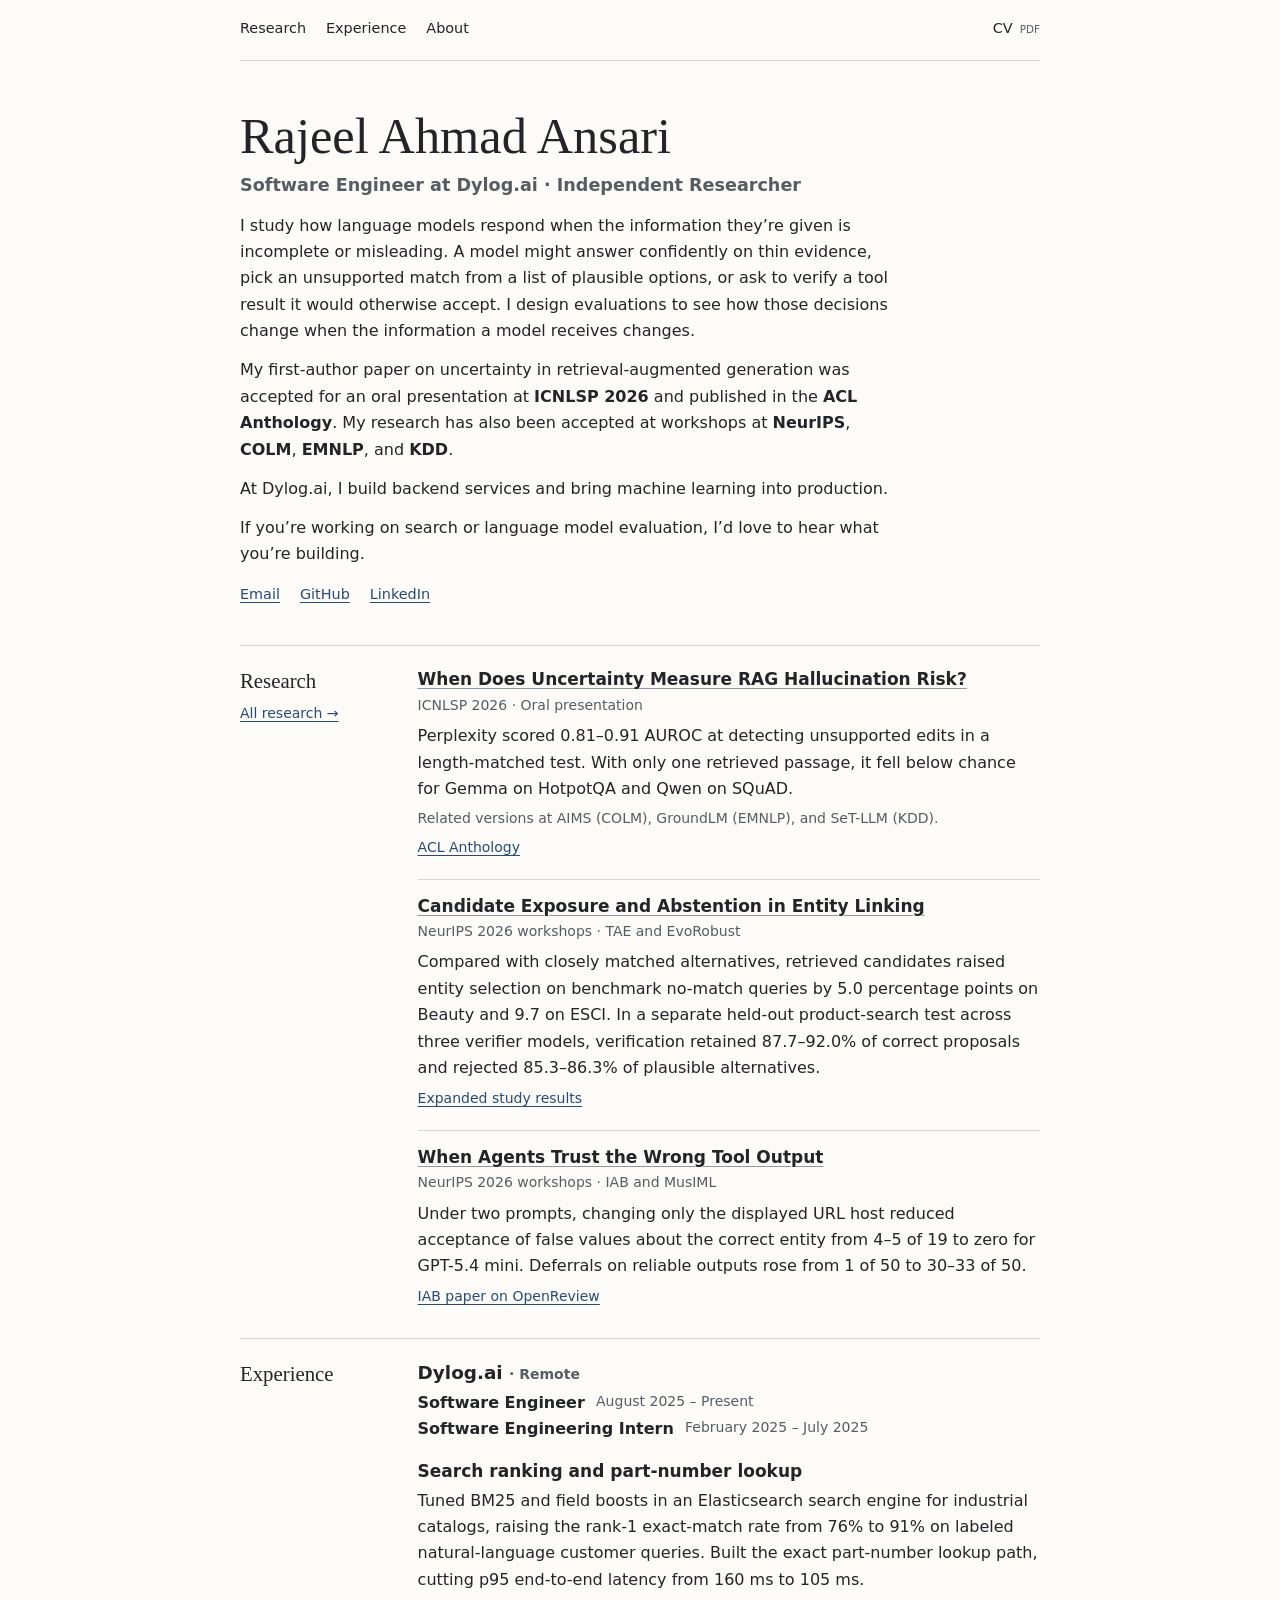
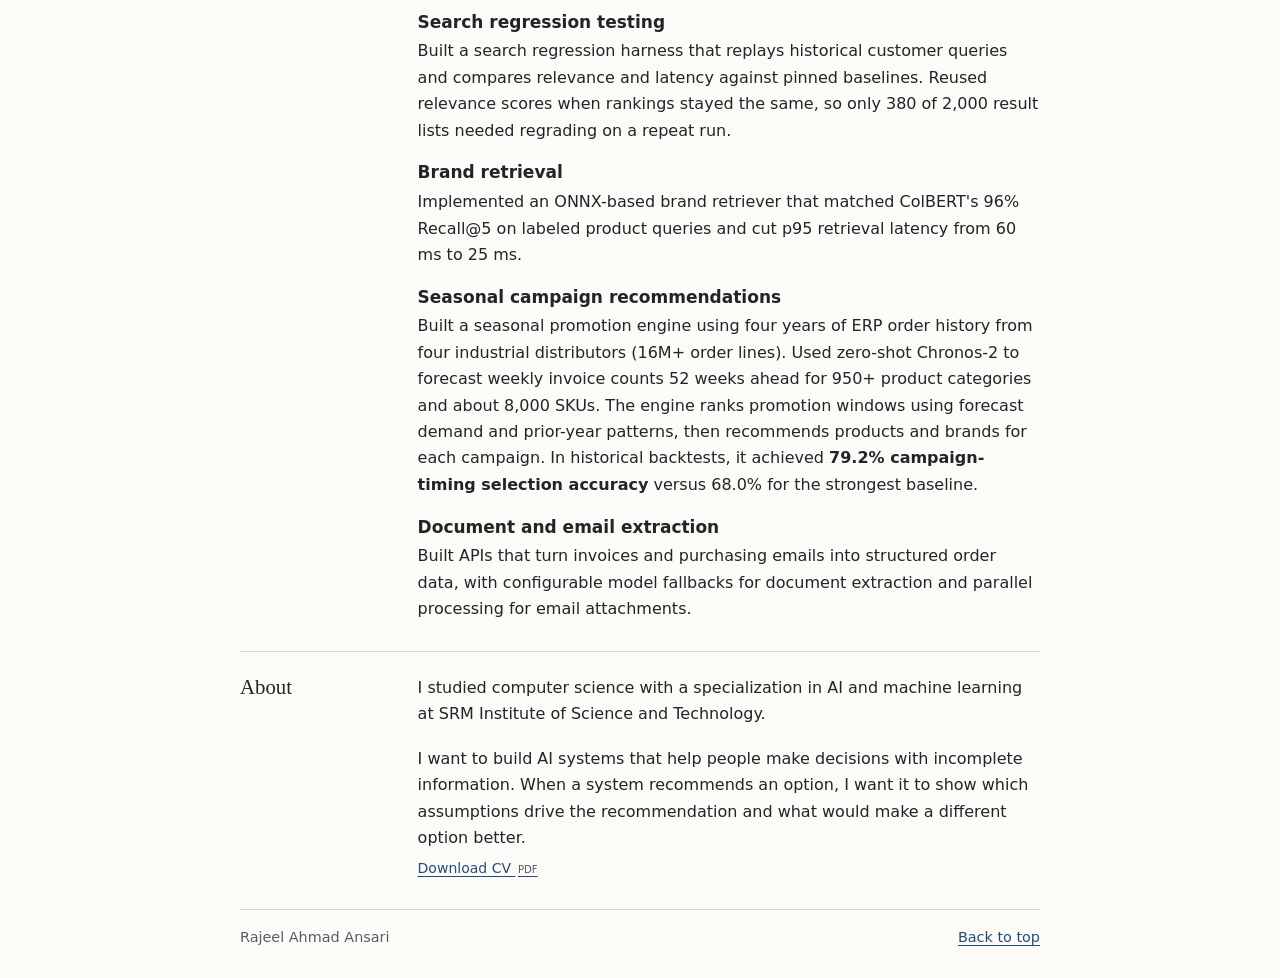
==== commit 45060c6c: "Correct distributor count for seasonal promotion engine" ====
--- a/index.html
+++ b/index.html
@@ -96,7 +96,7 @@
         </article>
         <article class="work-row">
           <h3>Seasonal campaign recommendations</h3>
-          <p>Built a seasonal promotion engine using four years of ERP order history from two industrial distributors (16M+ order lines). Used zero-shot Chronos-2 to forecast weekly invoice counts 52 weeks ahead for 950+ product categories and about 8,000 SKUs. The engine ranks promotion windows using forecast demand and prior-year patterns, then recommends products and brands for each campaign. In historical backtests, it achieved <strong>79.2% campaign-timing selection accuracy</strong> versus 68.0% for the strongest baseline.</p>
+          <p>Built a seasonal promotion engine using four years of ERP order history from four industrial distributors (16M+ order lines). Used zero-shot Chronos-2 to forecast weekly invoice counts 52 weeks ahead for 950+ product categories and about 8,000 SKUs. The engine ranks promotion windows using forecast demand and prior-year patterns, then recommends products and brands for each campaign. In historical backtests, it achieved <strong>79.2% campaign-timing selection accuracy</strong> versus 68.0% for the strongest baseline.</p>
         </article>
         <article class="work-row">
           <h3>Document and email extraction</h3>
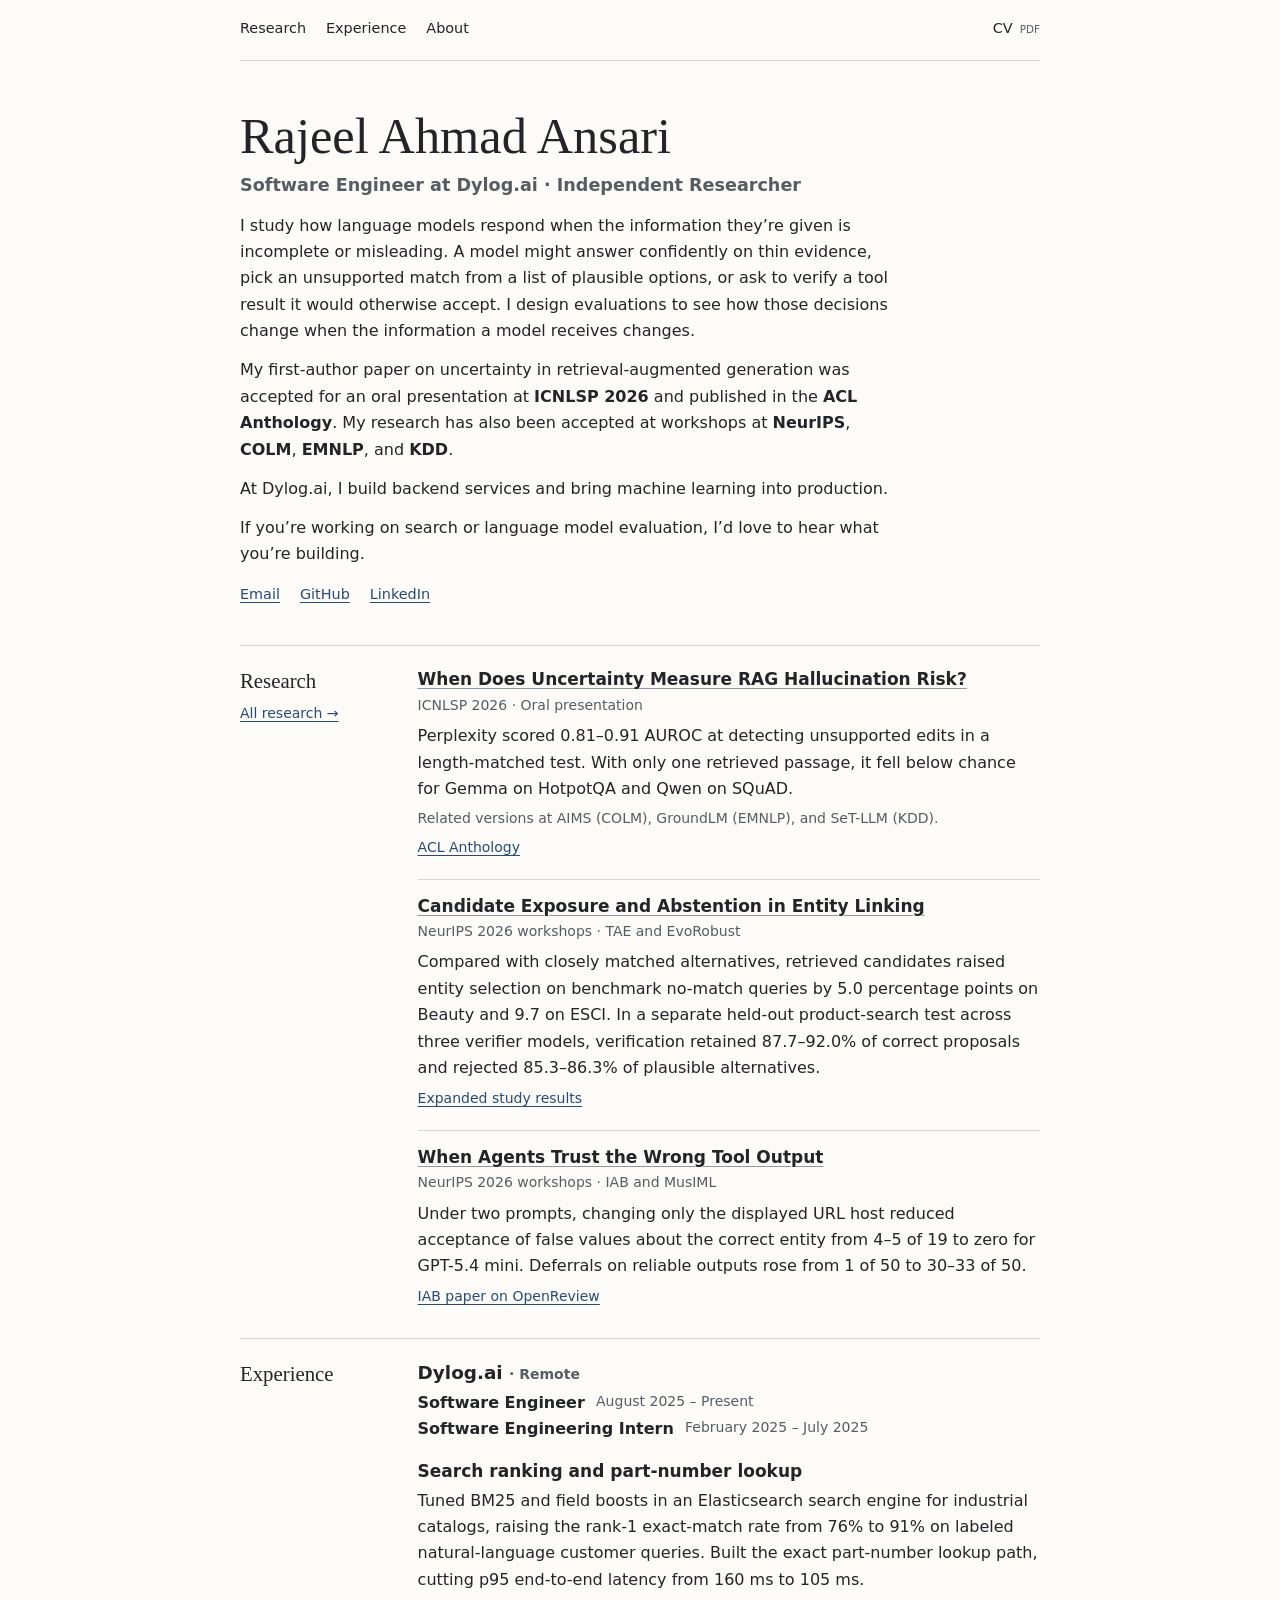
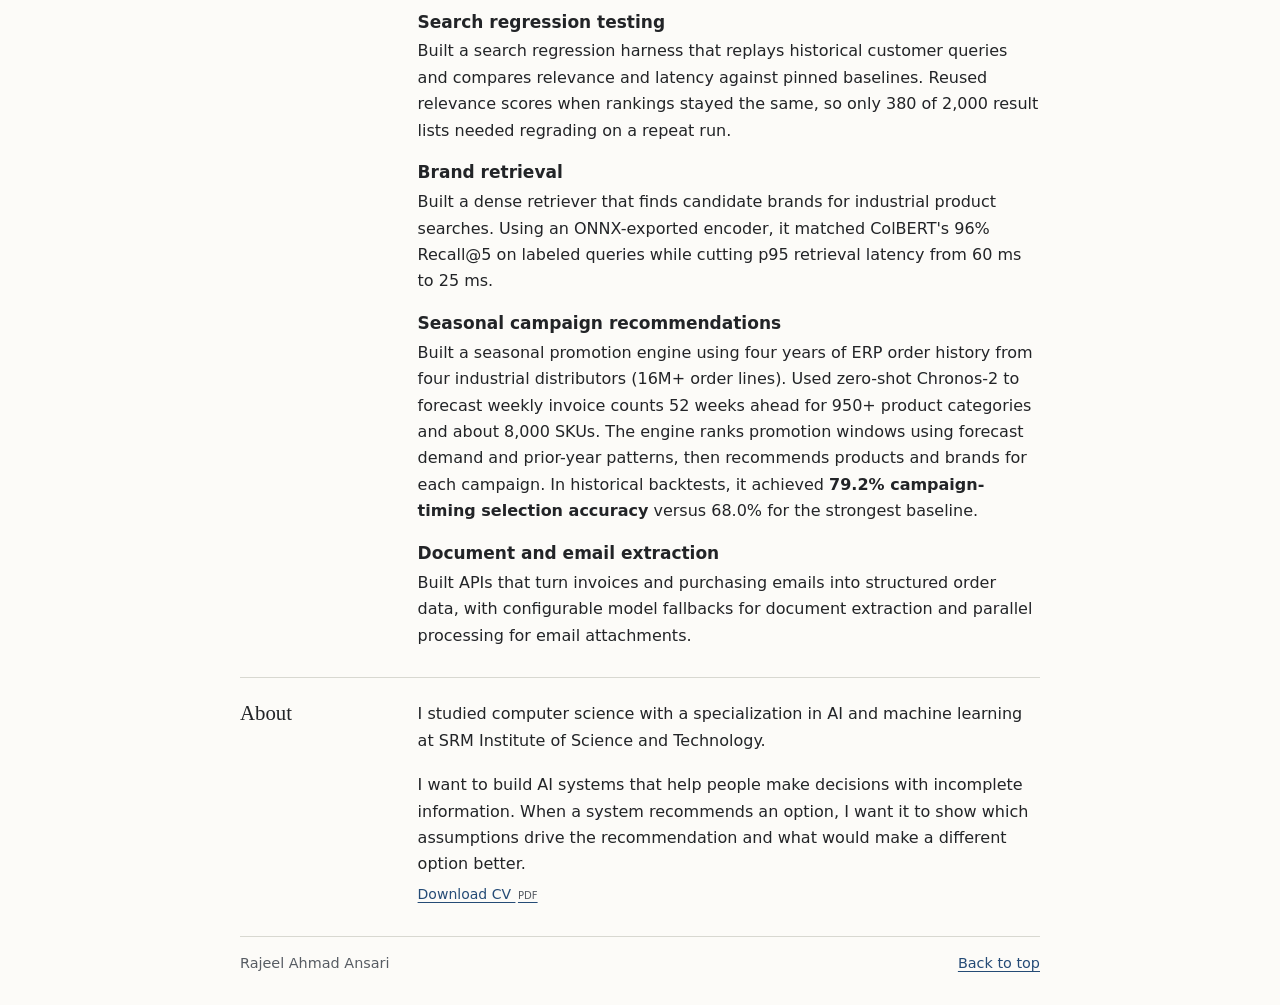
==== commit e27ae3ea: "Clarify dense brand retrieval work on portfolio and CV" ====
--- a/index.html
+++ b/index.html
@@ -92,7 +92,7 @@
         </article>
         <article class="work-row">
           <h3>Brand retrieval</h3>
-          <p>Implemented an ONNX-based brand retriever that matched ColBERT's 96% Recall@5 on labeled product queries and cut p95 retrieval latency from 60 ms to 25 ms.</p>
+          <p>Built a dense retriever that finds candidate brands for industrial product searches. Using an ONNX-exported encoder, it matched ColBERT's 96% Recall@5 on labeled queries while cutting p95 retrieval latency from 60 ms to 25 ms.</p>
         </article>
         <article class="work-row">
           <h3>Seasonal campaign recommendations</h3>
